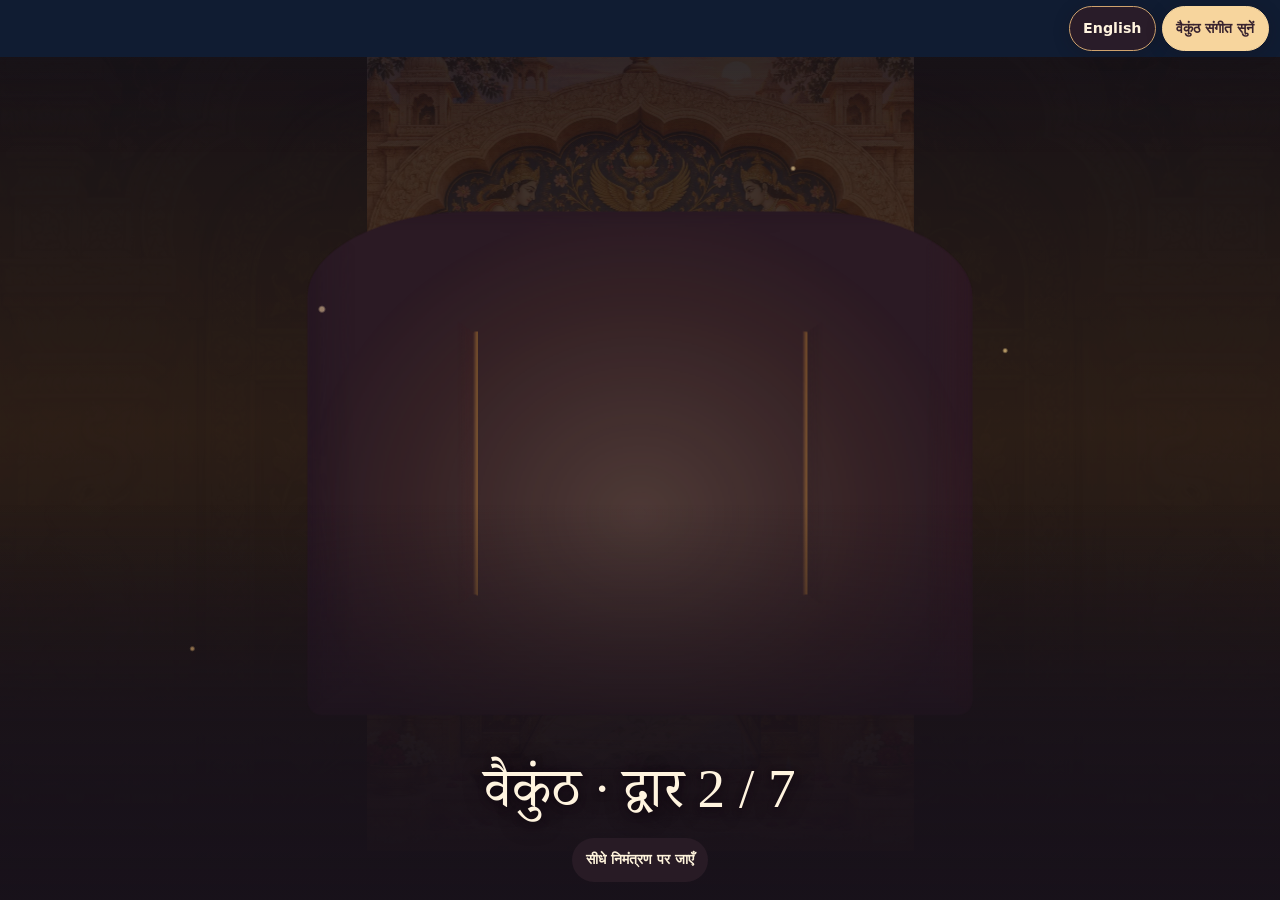
==== hindi/index.html @ 94968615 "Welcome guests with Ganesh and complete the celebration walkthrough" ====
<!doctype html>
<html lang="hi">
<head>
<meta charset="utf-8">
<meta name="viewport" content="width=device-width, initial-scale=1">
<meta name="robots" content="noindex, nofollow">
<meta name="theme-color" content="#191b2b">
<meta name="description" content="उत्सव 30 नवंबर से 9 दिसंबर 2026 तक। मुख्य विवाह 9 दिसंबर को द पटेल लैंडमार्क गार्डन, कुरवाई में।">
<meta property="og:title" content="प्रतीक और प्राची | विवाह निमंत्रण">
<meta property="og:description" content="उत्सव 30 नवंबर से 9 दिसंबर 2026 तक। मुख्य विवाह 9 दिसंबर को द पटेल लैंडमार्क गार्डन, कुरवाई में।">
<title>प्रतीक और प्राची | विवाह निमंत्रण</title>
<meta property="og:type" content="website">
<meta property="og:site_name" content="शादी का निमंत्रण">
<meta property="og:url" content="https://prateek-prachi-vivah.github.io/prateek-prachi-vivah/">
<meta property="og:image" content="https://prateek-prachi-vivah.github.io/prateek-prachi-vivah/darshan-share-hi.jpg">
<meta property="og:image:secure_url" content="https://prateek-prachi-vivah.github.io/prateek-prachi-vivah/darshan-share-hi.jpg">
<meta property="og:image:type" content="image/jpeg">
<meta property="og:image:width" content="1200">
<meta property="og:image:height" content="630">
<meta property="og:image:alt" content="प्रतीक और प्राची · शाही राजपूत विवाह · 9 दिसंबर 2026">
<meta name="twitter:card" content="summary_large_image">
<meta name="twitter:title" content="प्रतीक और प्राची | विवाह निमंत्रण">
<meta name="twitter:description" content="उत्सव 30 नवंबर से 9 दिसंबर 2026 तक। मुख्य विवाह 9 दिसंबर को द पटेल लैंडमार्क गार्डन, कुरवाई में।">
<meta name="twitter:image" content="https://prateek-prachi-vivah.github.io/prateek-prachi-vivah/darshan-share-hi.jpg">
<link rel="canonical" href="https://prateek-prachi-vivah.github.io/prateek-prachi-vivah/">
<link rel="alternate" hreflang="en" href="https://prateek-prachi-vivah.github.io/prateek-prachi-vivah/english/">

<script>const params=new URLSearchParams(location.search);const language=params.get('lang');params.set('edition','19');params.set('v','darshan19');location.replace((language==='hi'?'/prateek-prachi-vivah/':language==='en'?'/prateek-prachi-vivah/english/':'/prateek-prachi-vivah/')+('?' + params.toString())+location.hash)</script>
<noscript><meta http-equiv="refresh" content="0;url=/prateek-prachi-vivah/"></noscript>
</head><body><a href="/prateek-prachi-vivah/">विवाह पत्रिका खोलें</a></body></html>
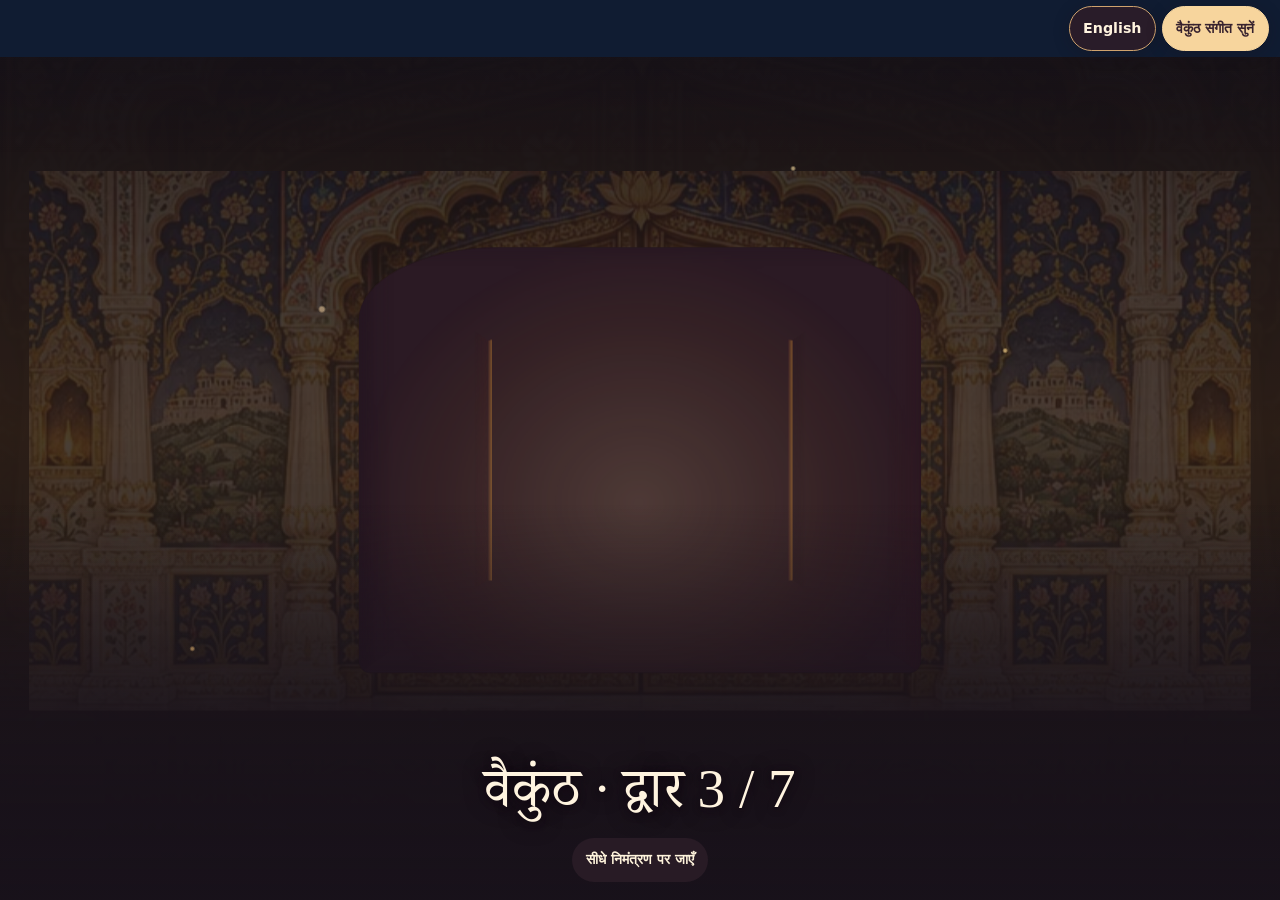
==== commit d4f791b4: "Keep desktop Vaikuntha doors in view and recover from opening failures" ====
--- a/hindi/index.html
+++ b/hindi/index.html
@@ -25,6 +25,6 @@
 <link rel="canonical" href="https://prateek-prachi-vivah.github.io/prateek-prachi-vivah/">
 <link rel="alternate" hreflang="en" href="https://prateek-prachi-vivah.github.io/prateek-prachi-vivah/english/">
 
-<script>const params=new URLSearchParams(location.search);const language=params.get('lang');params.set('edition','19');params.set('v','darshan19');location.replace((language==='hi'?'/prateek-prachi-vivah/':language==='en'?'/prateek-prachi-vivah/english/':'/prateek-prachi-vivah/')+('?' + params.toString())+location.hash)</script>
+<script>const params=new URLSearchParams(location.search);const language=params.get('lang');params.set('edition','20');params.set('v','darshan20');location.replace((language==='hi'?'/prateek-prachi-vivah/':language==='en'?'/prateek-prachi-vivah/english/':'/prateek-prachi-vivah/')+('?' + params.toString())+location.hash)</script>
 <noscript><meta http-equiv="refresh" content="0;url=/prateek-prachi-vivah/"></noscript>
 </head><body><a href="/prateek-prachi-vivah/">विवाह पत्रिका खोलें</a></body></html>
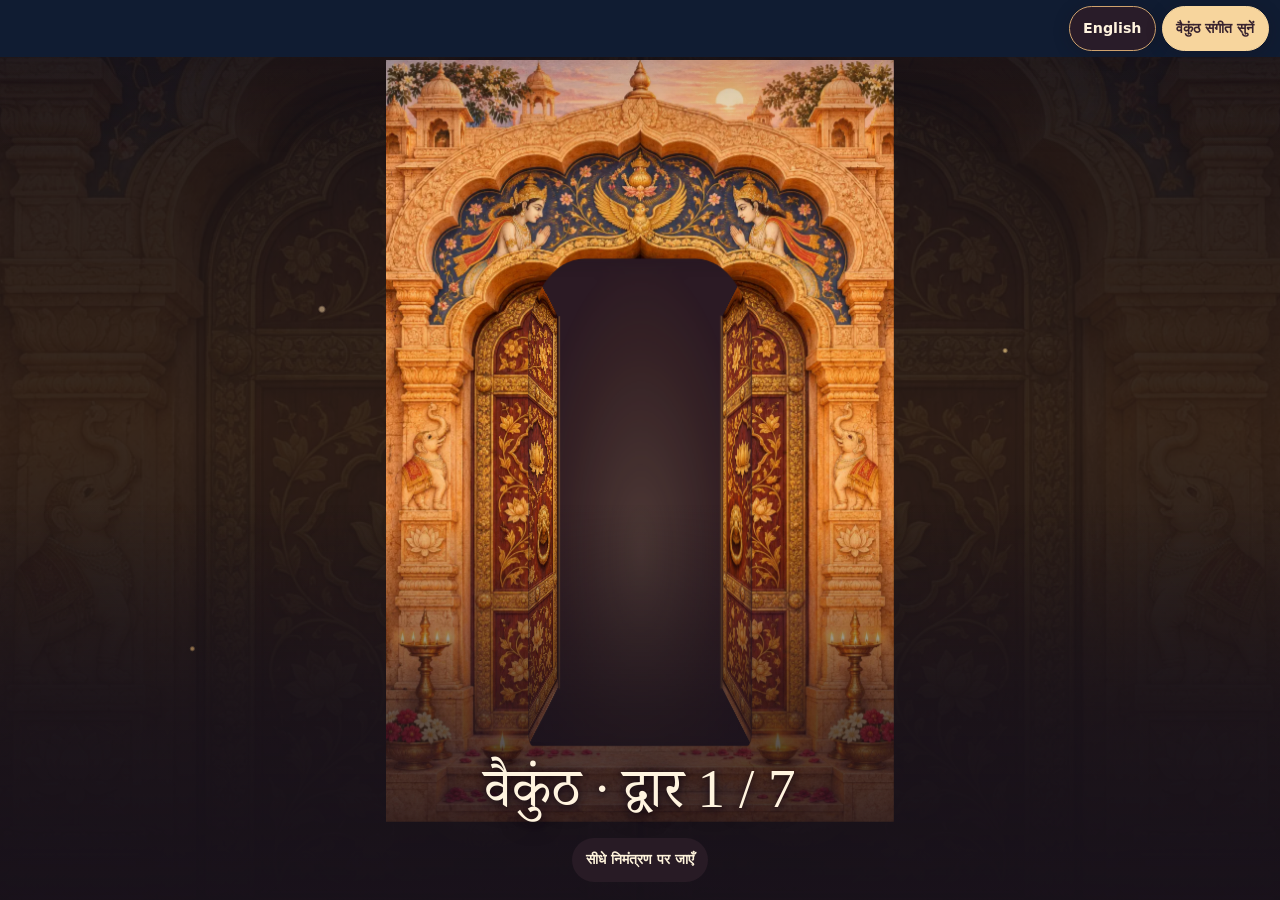
==== commit 93eb28d1: "Fix celebration room contrast, controls and delayed gate artwork" ====
--- a/hindi/index.html
+++ b/hindi/index.html
@@ -25,6 +25,6 @@
 <link rel="canonical" href="https://prateek-prachi-vivah.github.io/prateek-prachi-vivah/">
 <link rel="alternate" hreflang="en" href="https://prateek-prachi-vivah.github.io/prateek-prachi-vivah/english/">
 
-<script>const params=new URLSearchParams(location.search);const language=params.get('lang');params.set('edition','20');params.set('v','darshan20');location.replace((language==='hi'?'/prateek-prachi-vivah/':language==='en'?'/prateek-prachi-vivah/english/':'/prateek-prachi-vivah/')+('?' + params.toString())+location.hash)</script>
+<script>const params=new URLSearchParams(location.search);const language=params.get('lang');params.set('edition','21');params.set('v','darshan21');location.replace((language==='hi'?'/prateek-prachi-vivah/':language==='en'?'/prateek-prachi-vivah/english/':'/prateek-prachi-vivah/')+('?' + params.toString())+location.hash)</script>
 <noscript><meta http-equiv="refresh" content="0;url=/prateek-prachi-vivah/"></noscript>
 </head><body><a href="/prateek-prachi-vivah/">विवाह पत्रिका खोलें</a></body></html>
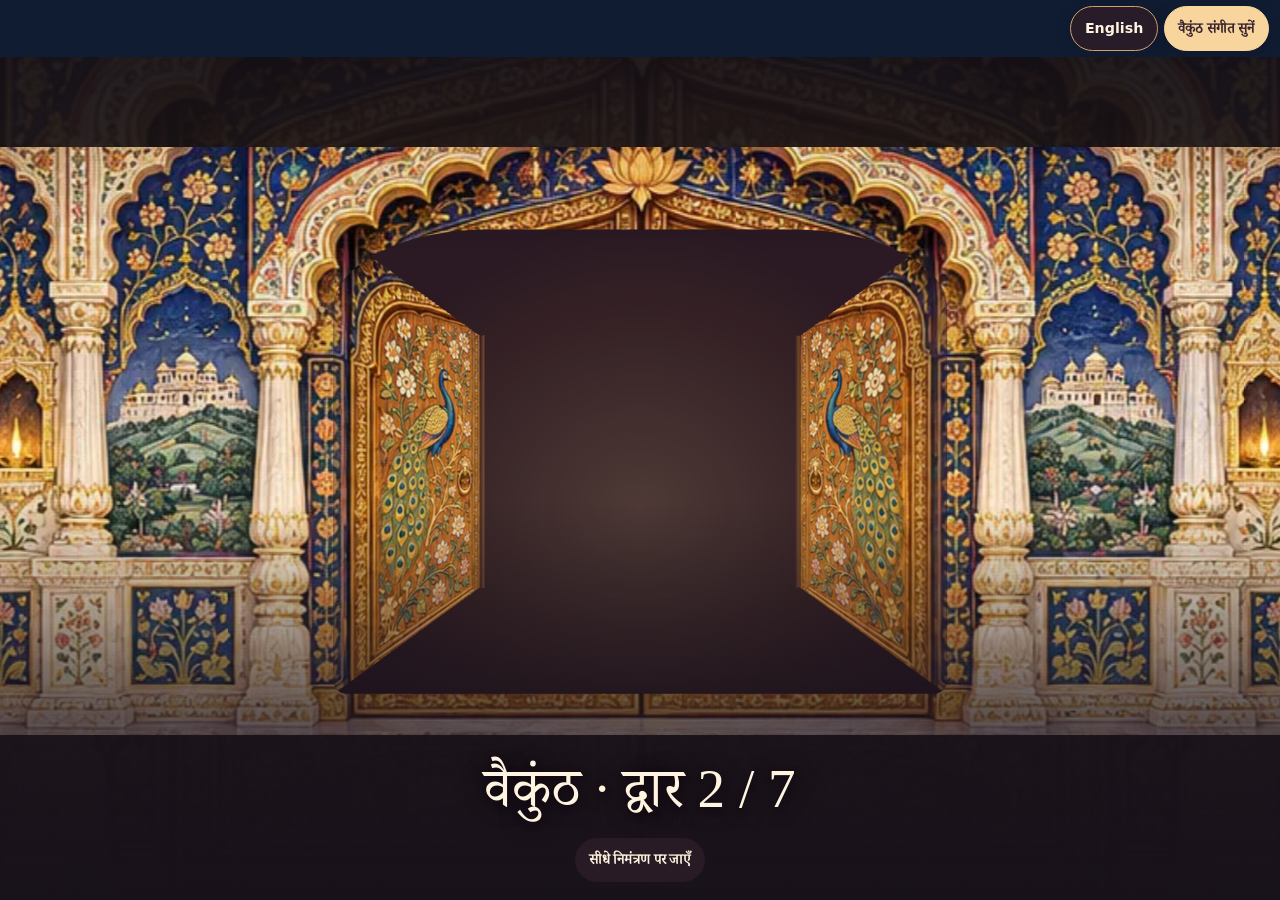
==== commit b68666ae: "Edition 22: correct darshan transitions, audio startup and bilingual invitation details" ====
--- a/hindi/index.html
+++ b/hindi/index.html
@@ -25,6 +25,6 @@
 <link rel="canonical" href="https://prateek-prachi-vivah.github.io/prateek-prachi-vivah/">
 <link rel="alternate" hreflang="en" href="https://prateek-prachi-vivah.github.io/prateek-prachi-vivah/english/">
 
-<script>const params=new URLSearchParams(location.search);const language=params.get('lang');params.set('edition','21');params.set('v','darshan21');location.replace((language==='hi'?'/prateek-prachi-vivah/':language==='en'?'/prateek-prachi-vivah/english/':'/prateek-prachi-vivah/')+('?' + params.toString())+location.hash)</script>
+<script>const params=new URLSearchParams(location.search);const language=params.get('lang');params.set('edition','22');params.set('v','darshan22');location.replace((language==='hi'?'/prateek-prachi-vivah/':language==='en'?'/prateek-prachi-vivah/english/':'/prateek-prachi-vivah/')+('?' + params.toString())+location.hash)</script>
 <noscript><meta http-equiv="refresh" content="0;url=/prateek-prachi-vivah/"></noscript>
 </head><body><a href="/prateek-prachi-vivah/">विवाह पत्रिका खोलें</a></body></html>
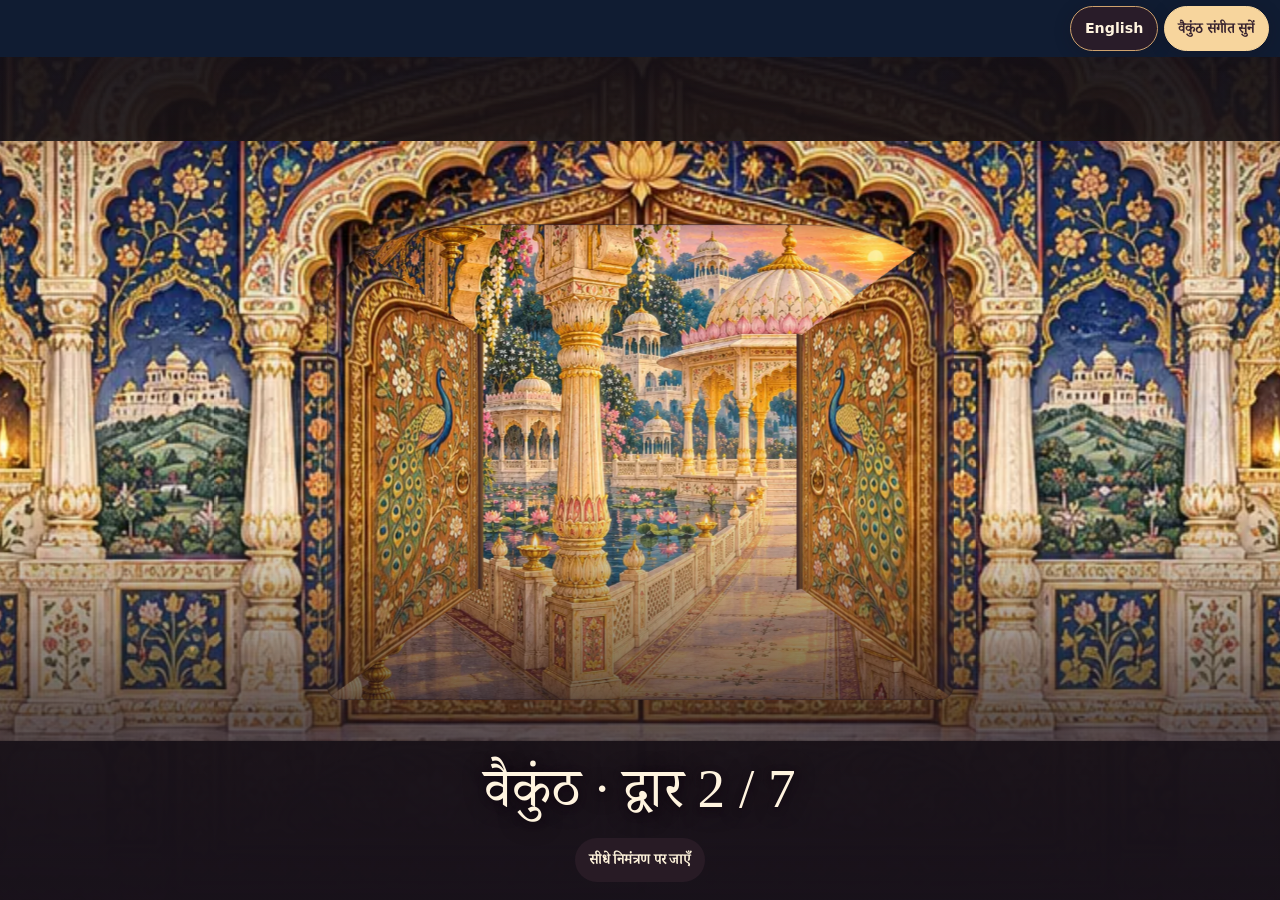
==== commit aab46be6: "Adapt the darshan to desktop and phone screens and restore repeat playback (edition 23)" ====
--- a/hindi/index.html
+++ b/hindi/index.html
@@ -25,6 +25,6 @@
 <link rel="canonical" href="https://prateek-prachi-vivah.github.io/prateek-prachi-vivah/">
 <link rel="alternate" hreflang="en" href="https://prateek-prachi-vivah.github.io/prateek-prachi-vivah/english/">
 
-<script>const params=new URLSearchParams(location.search);const language=params.get('lang');params.set('edition','22');params.set('v','darshan22');location.replace((language==='hi'?'/prateek-prachi-vivah/':language==='en'?'/prateek-prachi-vivah/english/':'/prateek-prachi-vivah/')+('?' + params.toString())+location.hash)</script>
+<script>const params=new URLSearchParams(location.search);const language=params.get('lang');params.set('edition','23');params.set('v','darshan23');location.replace((language==='hi'?'/prateek-prachi-vivah/':language==='en'?'/prateek-prachi-vivah/english/':'/prateek-prachi-vivah/')+('?' + params.toString())+location.hash)</script>
 <noscript><meta http-equiv="refresh" content="0;url=/prateek-prachi-vivah/"></noscript>
 </head><body><a href="/prateek-prachi-vivah/">विवाह पत्रिका खोलें</a></body></html>
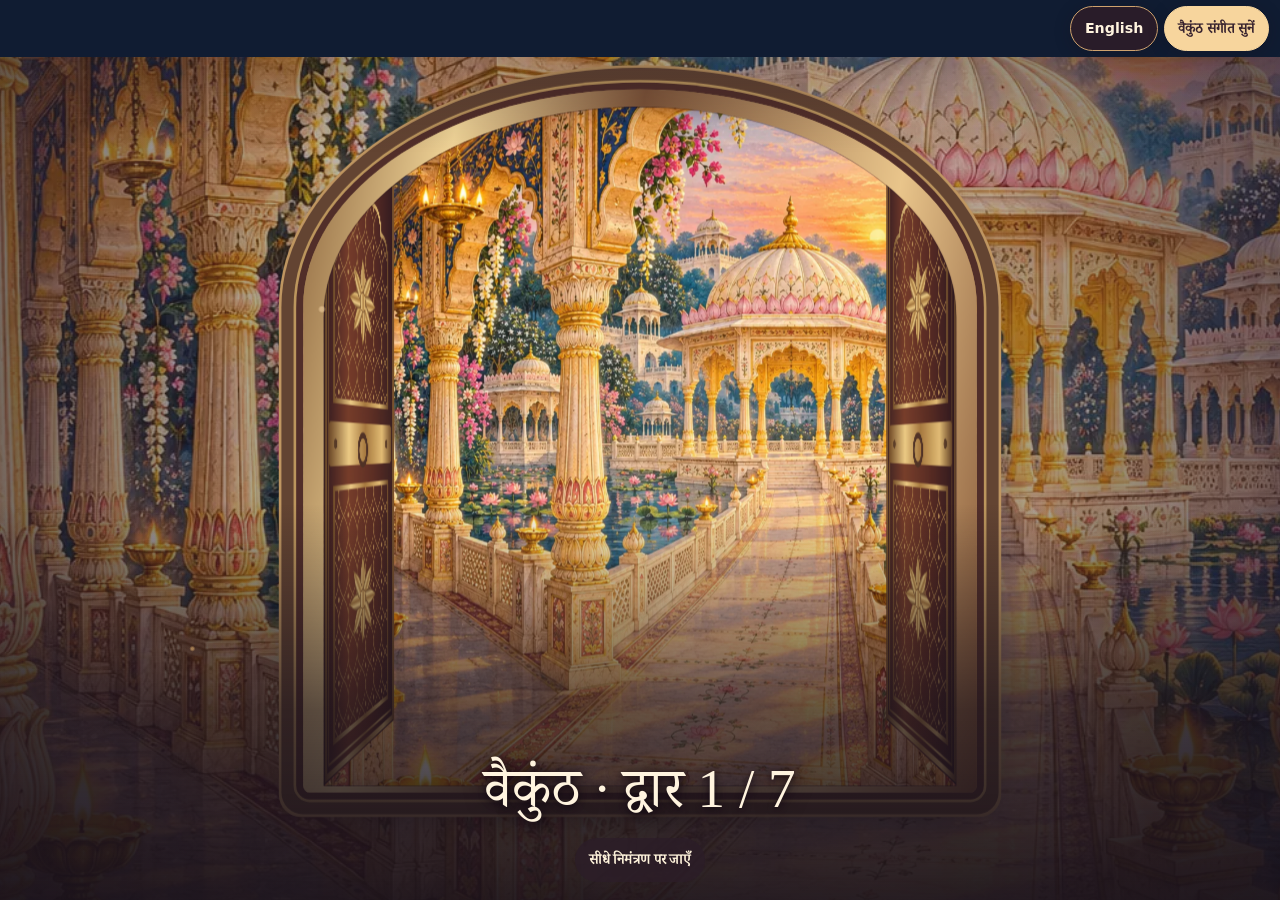
==== commit 1b8b3fa4: "Rebuild desktop Vaikuntha gates and score the opening darshan" ====
--- a/hindi/index.html
+++ b/hindi/index.html
@@ -25,6 +25,6 @@
 <link rel="canonical" href="https://prateek-prachi-vivah.github.io/prateek-prachi-vivah/">
 <link rel="alternate" hreflang="en" href="https://prateek-prachi-vivah.github.io/prateek-prachi-vivah/english/">
 
-<script>const params=new URLSearchParams(location.search);const language=params.get('lang');params.set('edition','23');params.set('v','darshan23');location.replace((language==='hi'?'/prateek-prachi-vivah/':language==='en'?'/prateek-prachi-vivah/english/':'/prateek-prachi-vivah/')+('?' + params.toString())+location.hash)</script>
+<script>const params=new URLSearchParams(location.search);const language=params.get('lang');params.set('edition','24');params.set('v','darshan24');location.replace((language==='hi'?'/prateek-prachi-vivah/':language==='en'?'/prateek-prachi-vivah/english/':'/prateek-prachi-vivah/')+('?' + params.toString())+location.hash)</script>
 <noscript><meta http-equiv="refresh" content="0;url=/prateek-prachi-vivah/"></noscript>
 </head><body><a href="/prateek-prachi-vivah/">विवाह पत्रिका खोलें</a></body></html>
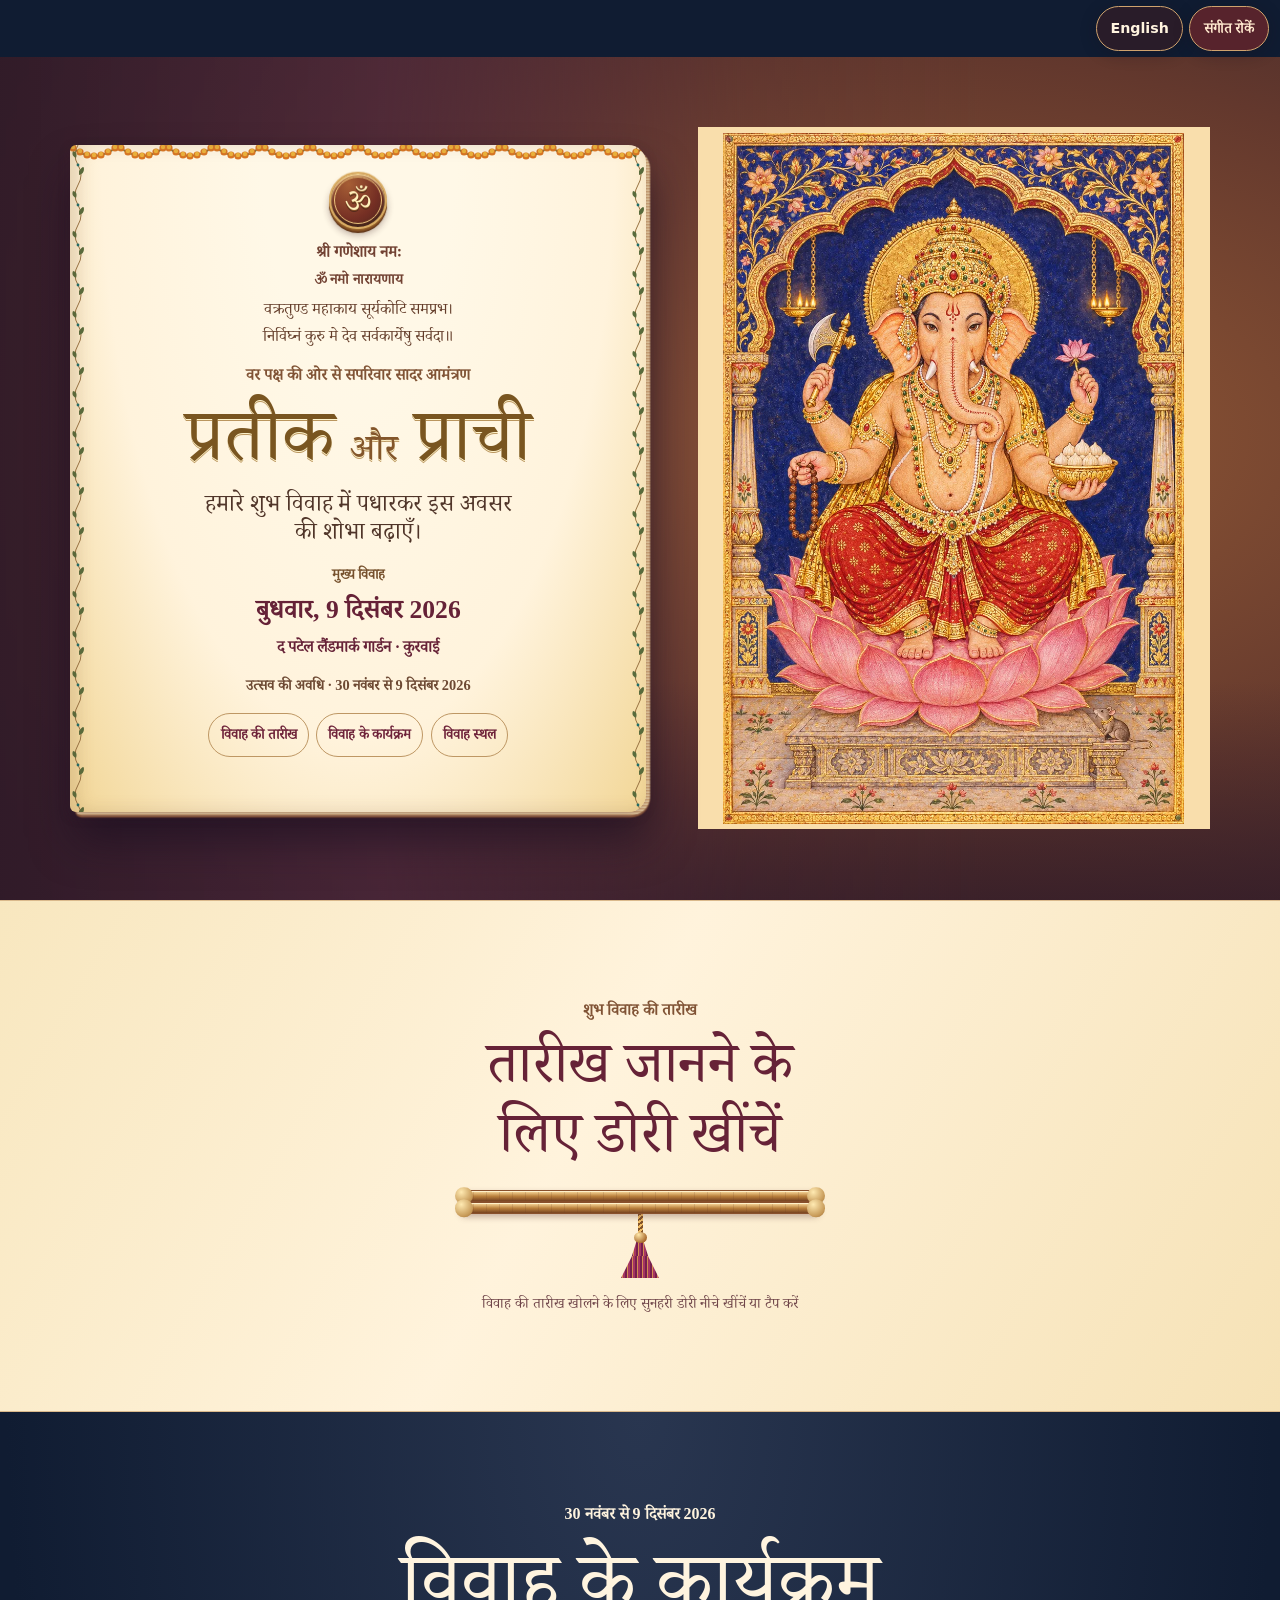
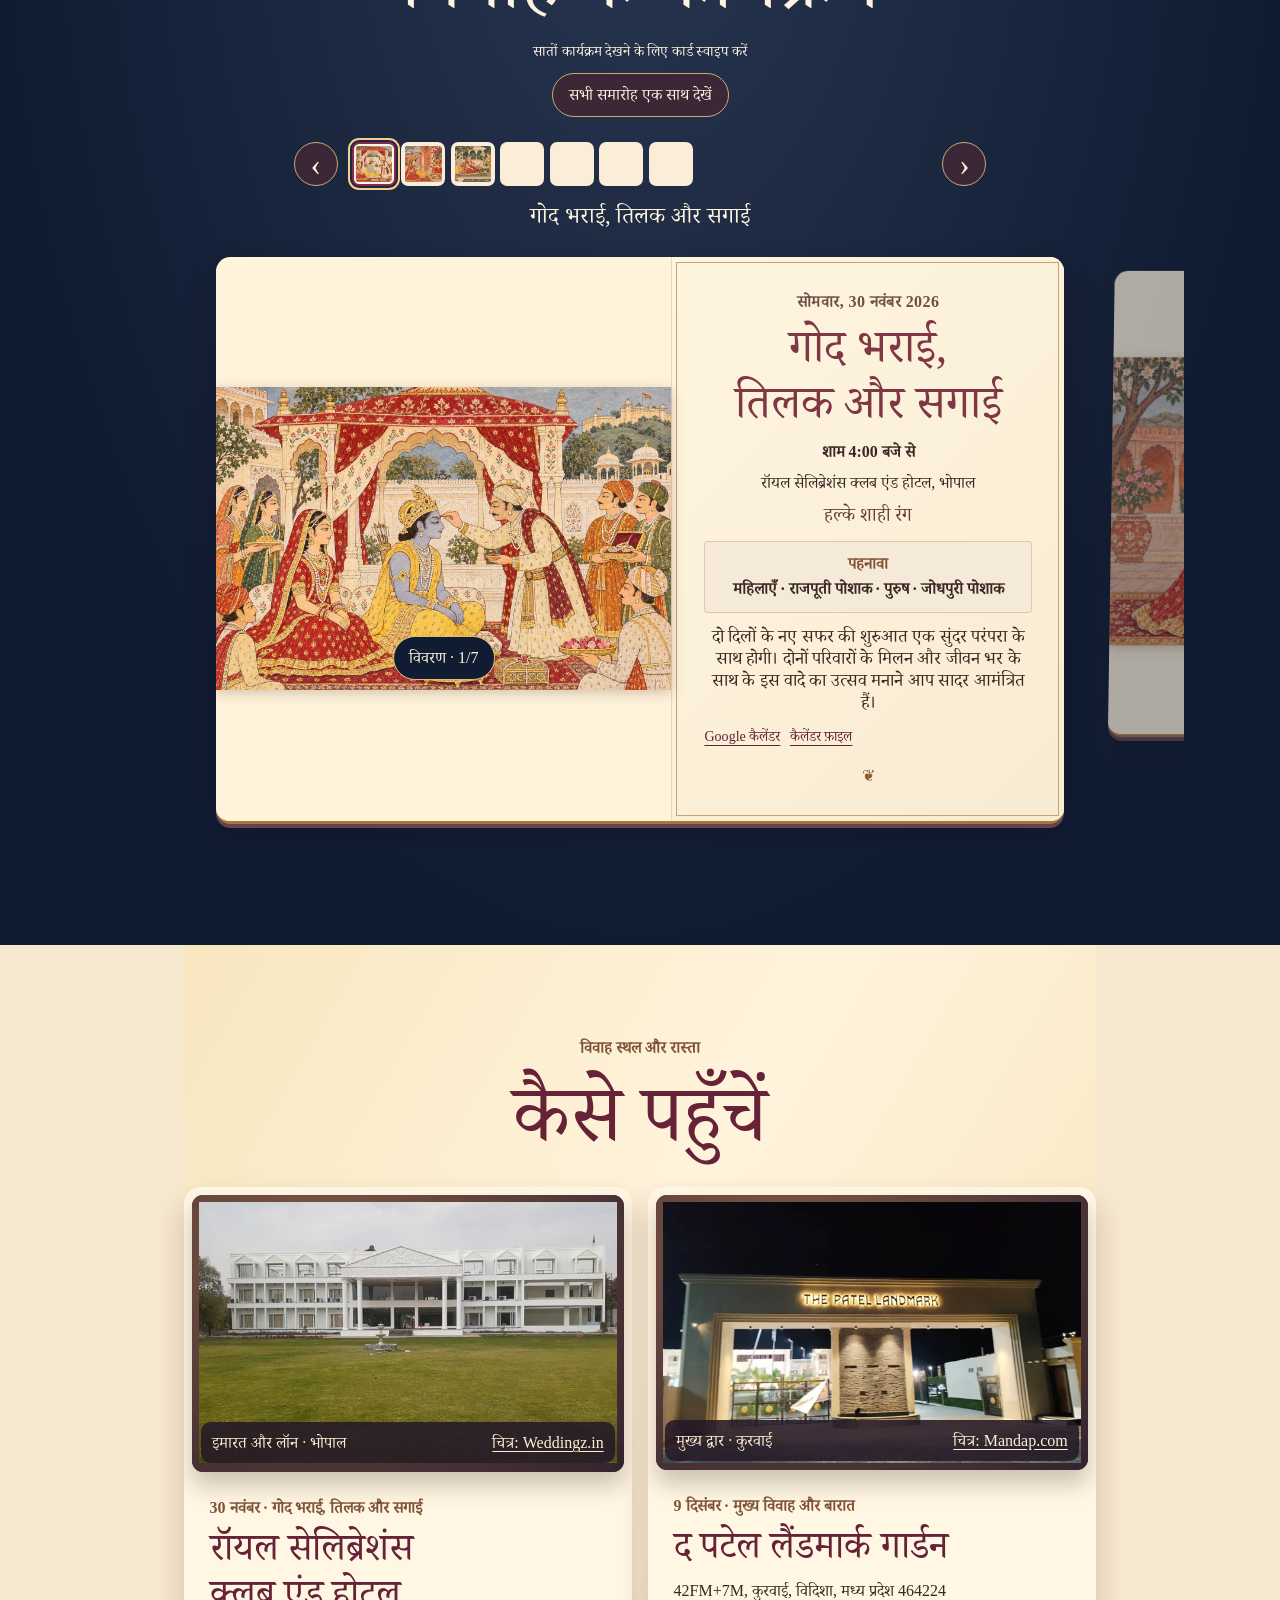
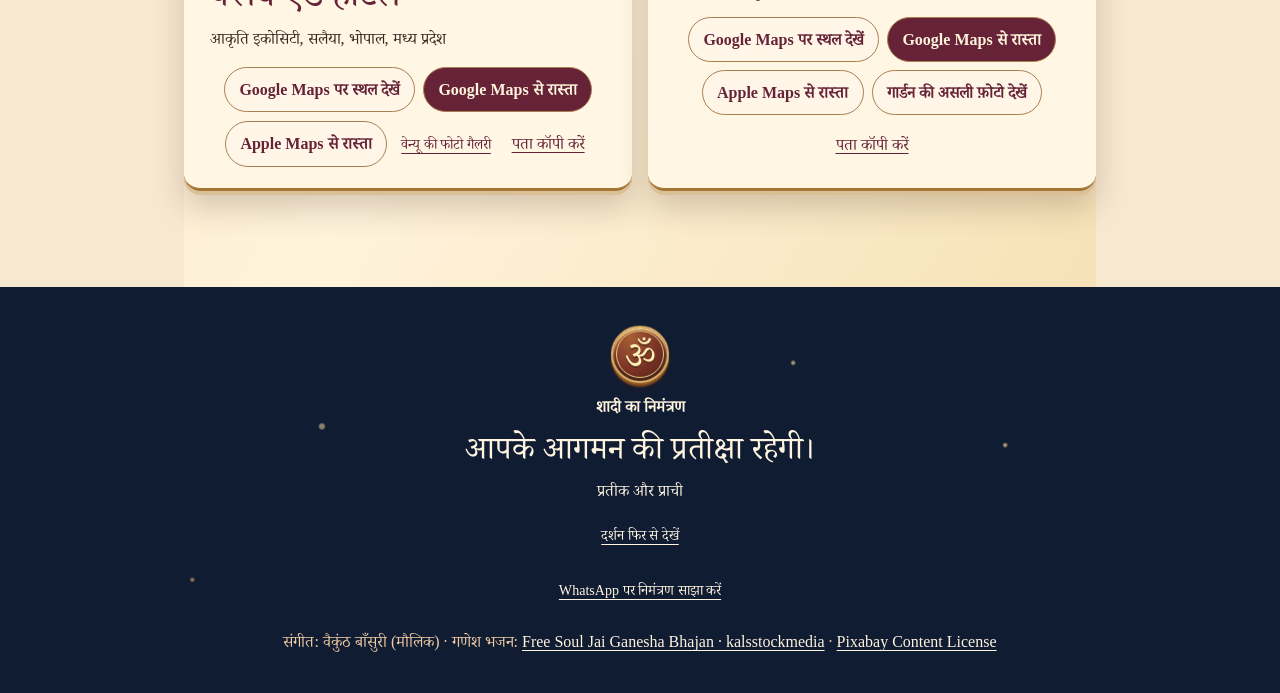
==== commit 8e2699e3: "Open desktop invitation directly with hinged card; preserve phone darshan" ====
--- a/hindi/index.html
+++ b/hindi/index.html
@@ -25,6 +25,6 @@
 <link rel="canonical" href="https://prateek-prachi-vivah.github.io/prateek-prachi-vivah/">
 <link rel="alternate" hreflang="en" href="https://prateek-prachi-vivah.github.io/prateek-prachi-vivah/english/">
 
-<script>const params=new URLSearchParams(location.search);const language=params.get('lang');params.set('edition','24');params.set('v','darshan24');location.replace((language==='hi'?'/prateek-prachi-vivah/':language==='en'?'/prateek-prachi-vivah/english/':'/prateek-prachi-vivah/')+('?' + params.toString())+location.hash)</script>
+<script>const params=new URLSearchParams(location.search);const language=params.get('lang');params.set('edition','25');params.set('v','darshan25');location.replace((language==='hi'?'/prateek-prachi-vivah/':language==='en'?'/prateek-prachi-vivah/english/':'/prateek-prachi-vivah/')+('?' + params.toString())+location.hash)</script>
 <noscript><meta http-equiv="refresh" content="0;url=/prateek-prachi-vivah/"></noscript>
 </head><body><a href="/prateek-prachi-vivah/">विवाह पत्रिका खोलें</a></body></html>
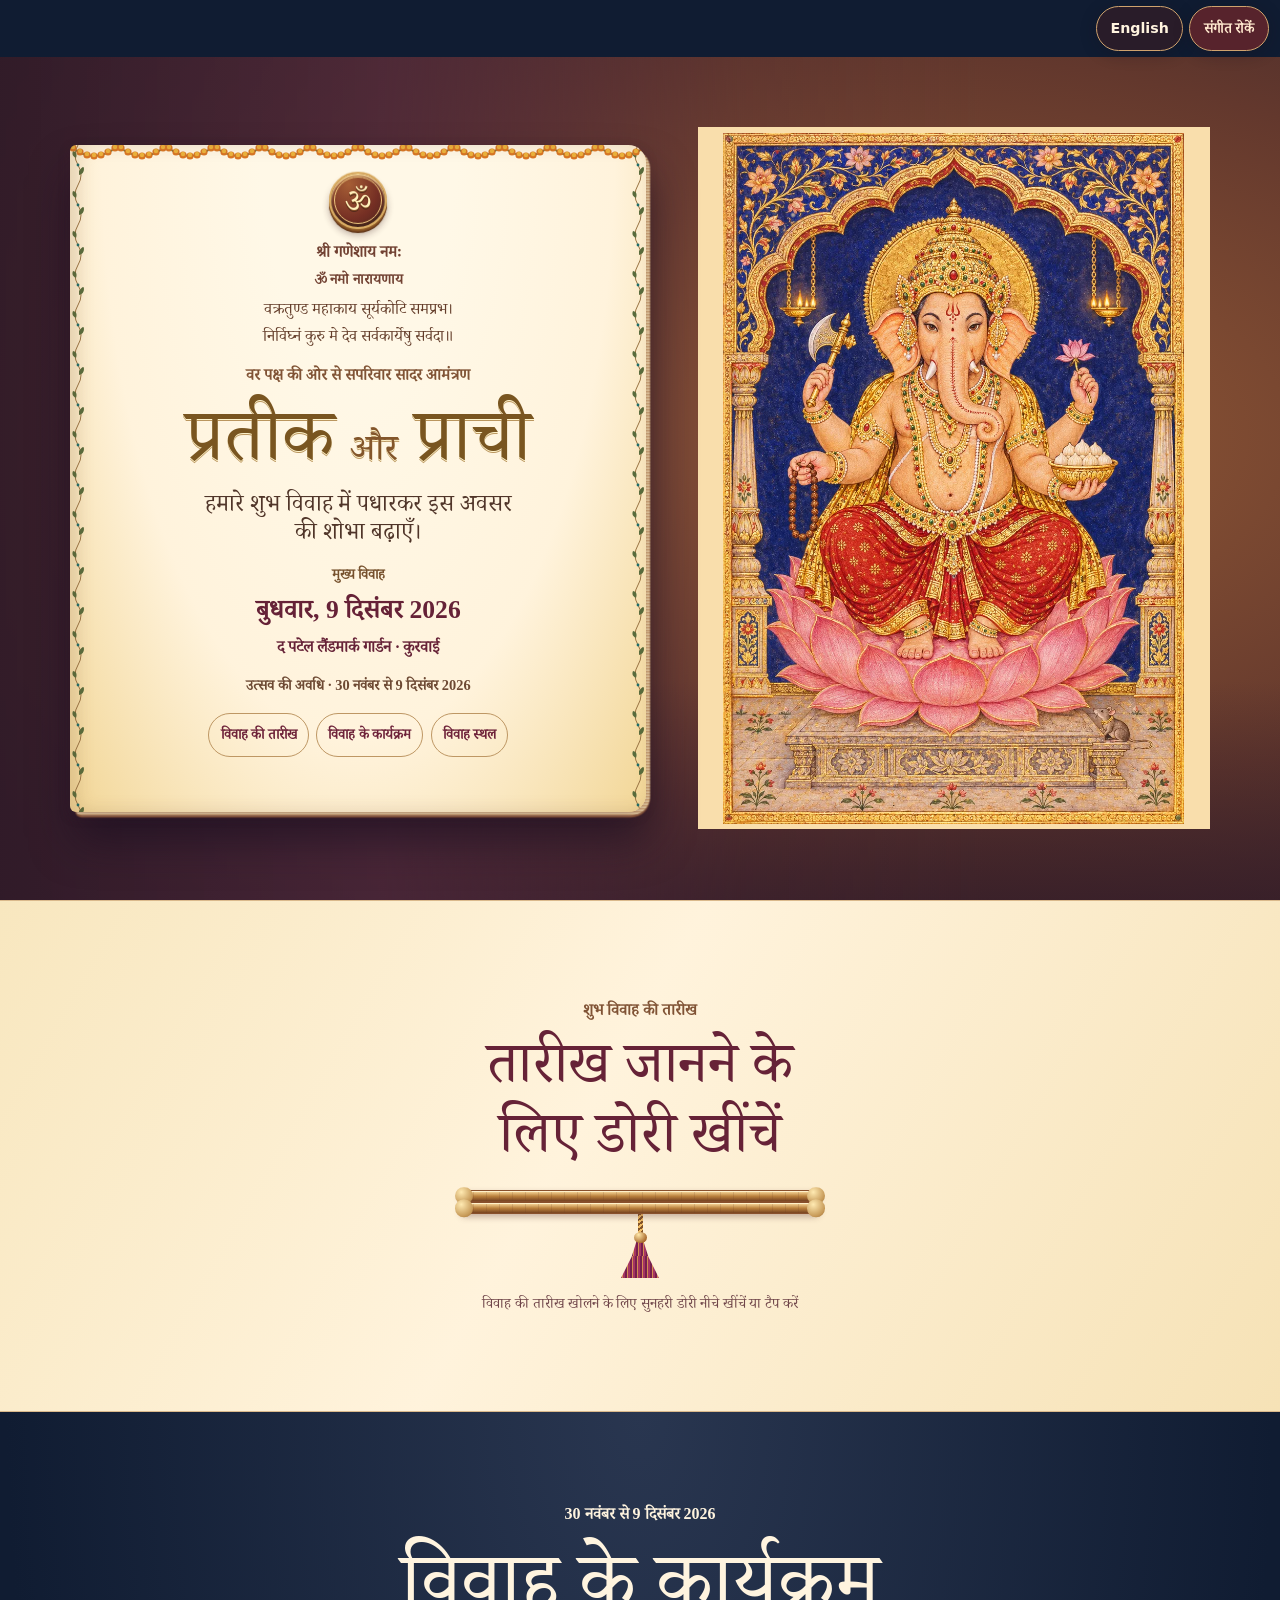
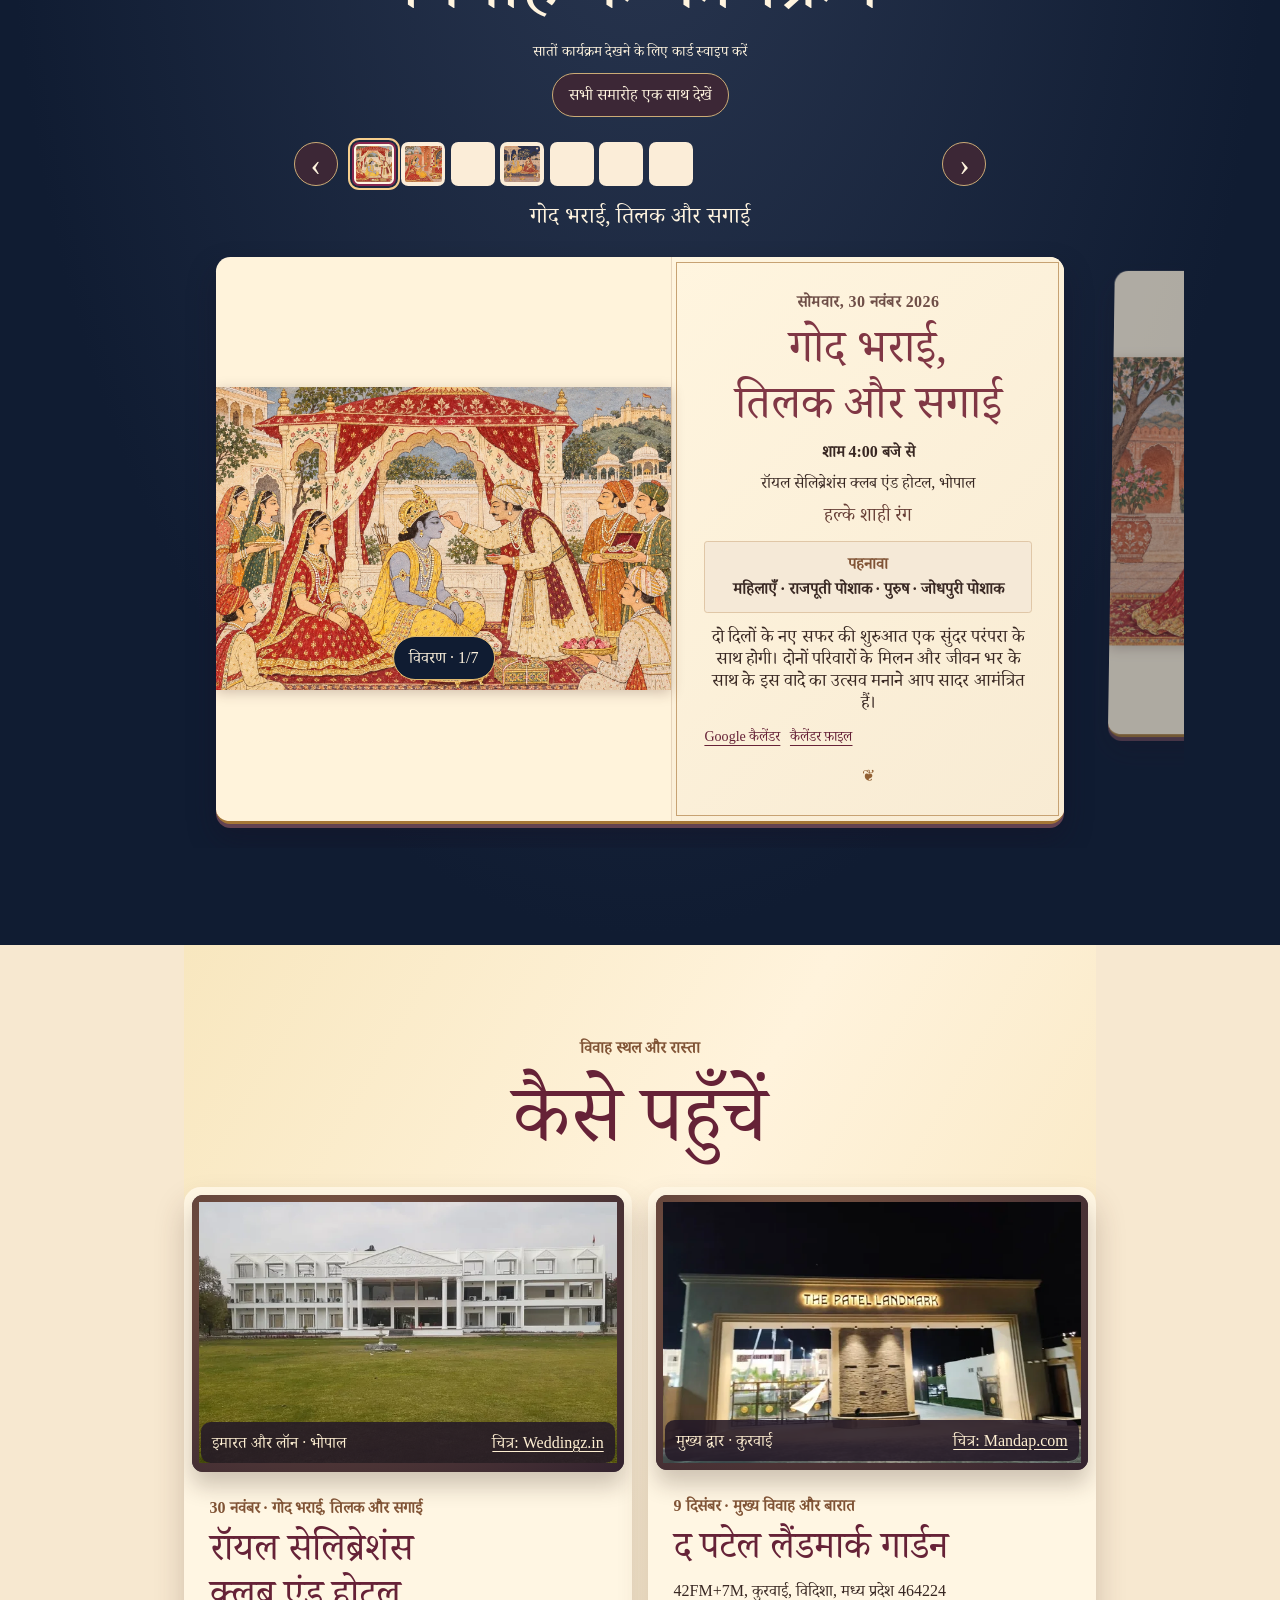
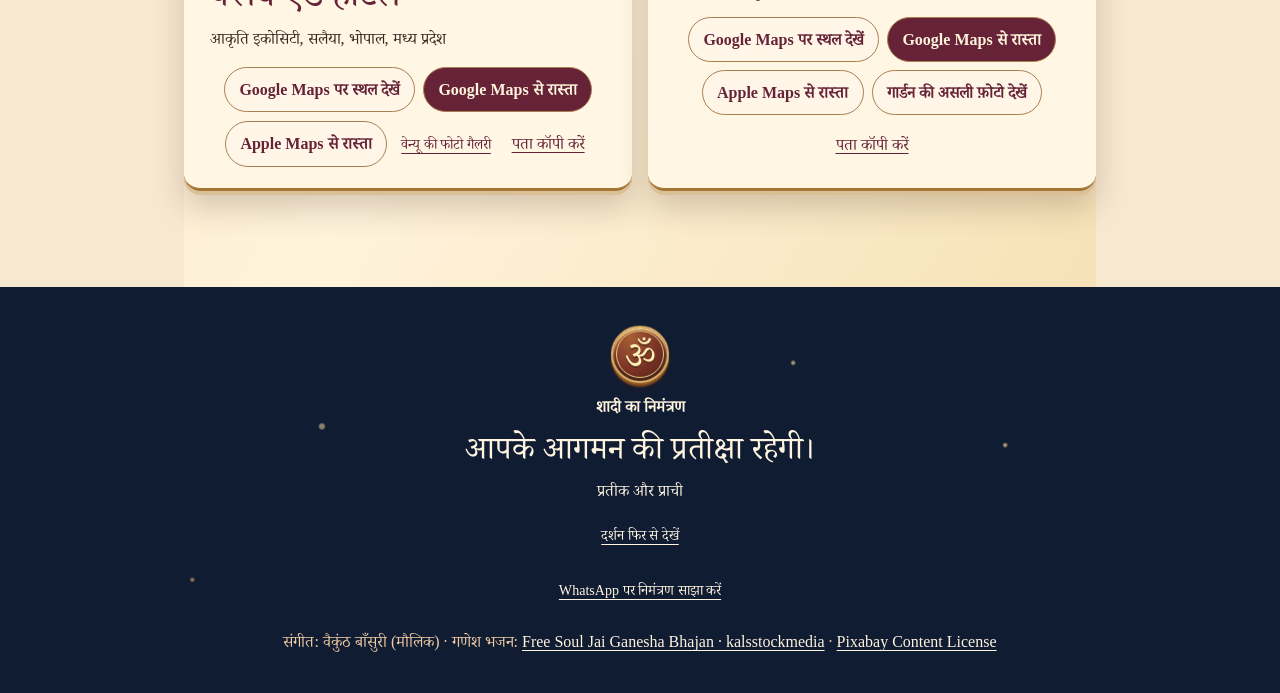
==== commit 925eb301: "Smooth invitation motion on phones and pause offscreen effects" ====
--- a/hindi/index.html
+++ b/hindi/index.html
@@ -25,6 +25,6 @@
 <link rel="canonical" href="https://prateek-prachi-vivah.github.io/prateek-prachi-vivah/">
 <link rel="alternate" hreflang="en" href="https://prateek-prachi-vivah.github.io/prateek-prachi-vivah/english/">
 
-<script>const params=new URLSearchParams(location.search);const language=params.get('lang');params.set('edition','25');params.set('v','darshan25');location.replace((language==='hi'?'/prateek-prachi-vivah/':language==='en'?'/prateek-prachi-vivah/english/':'/prateek-prachi-vivah/')+('?' + params.toString())+location.hash)</script>
+<script>const params=new URLSearchParams(location.search);const language=params.get('lang');params.set('edition','26');params.set('v','darshan26');location.replace((language==='hi'?'/prateek-prachi-vivah/':language==='en'?'/prateek-prachi-vivah/english/':'/prateek-prachi-vivah/')+('?' + params.toString())+location.hash)</script>
 <noscript><meta http-equiv="refresh" content="0;url=/prateek-prachi-vivah/"></noscript>
 </head><body><a href="/prateek-prachi-vivah/">विवाह पत्रिका खोलें</a></body></html>
